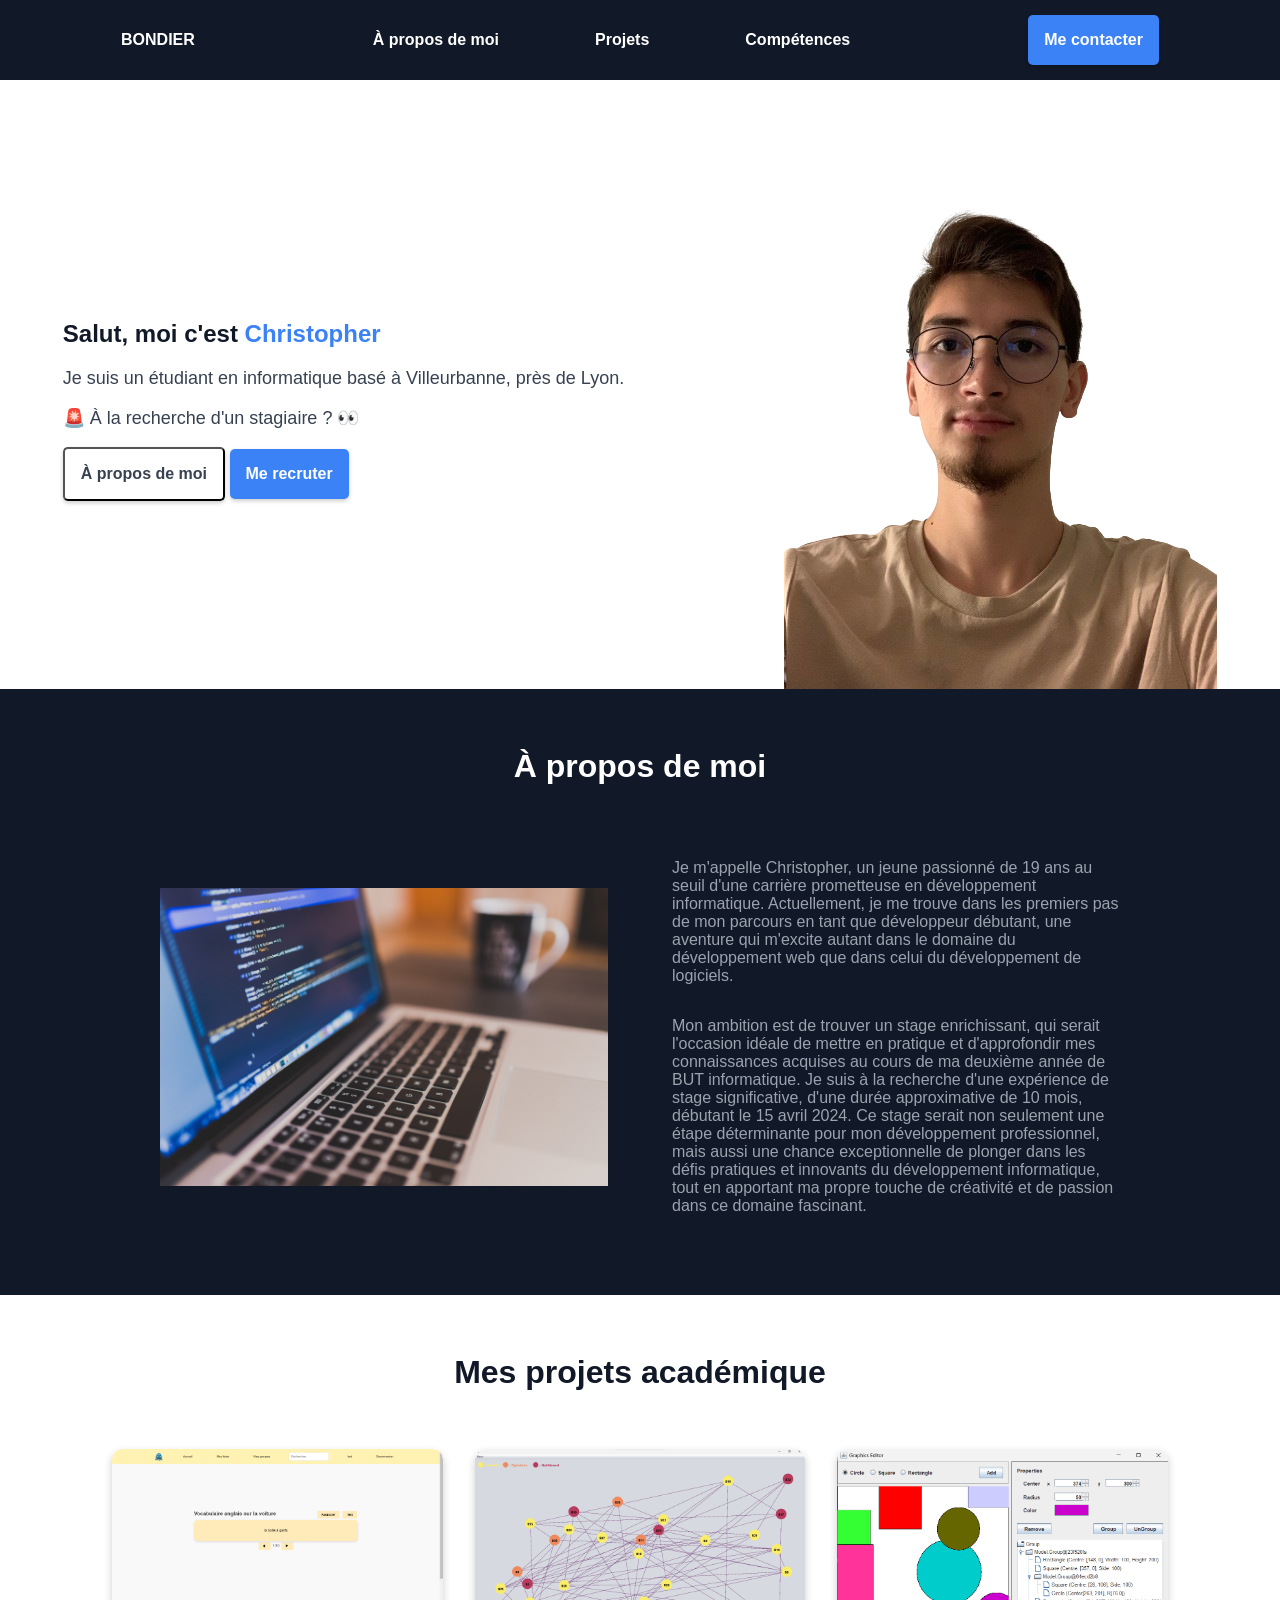
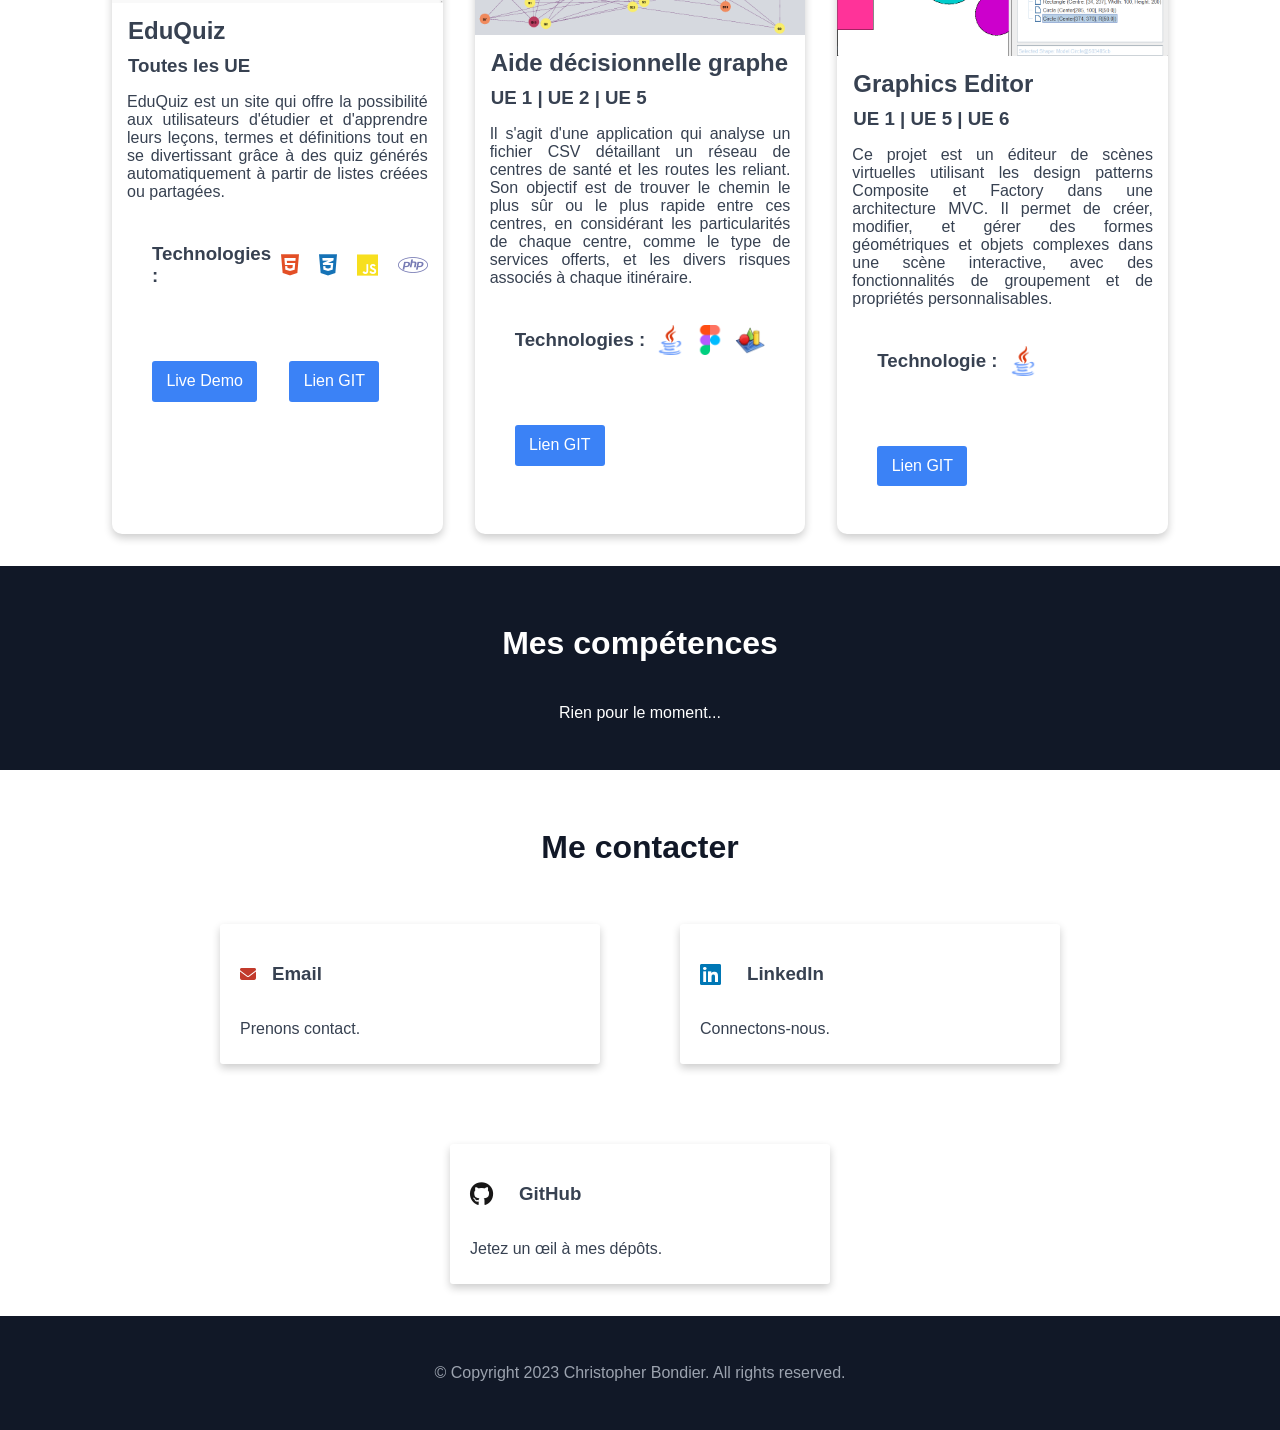
==== index.html @ 71b92d3c "rename files" ====
<!DOCTYPE html>
<html lang="en">
<head>
    <meta charset="UTF-8" />
    <link rel="icon" type="image/x-icon" href="logo.ico" />
    <meta name="viewport" content="width=device-width, initial-scale=1.0" />
    <link rel="stylesheet" href="style.css" />
    <link
            rel="stylesheet"
            type="text/css"
            href="https://cdnjs.cloudflare.com/ajax/libs/font-awesome/6.1.2/css/all.min.css"
    />
    <script src="index.js" defer></script>
    <title>Christopher BONDIER</title>
</head>
<body>
<div id="header" class="section">
    <div id="nom_header">
        <label>BONDIER</label>
    </div>
    <div id="lien_header">
        <label class="lien_a_propos">À propos de moi</label>
        <label class="lien_projets">Projets</label>
        <label class="lien_competences">Compétences</label>
    </div>
    <div id="bouton_header">
        <button class="lien_contact">Me contacter</button>
    </div>
    <div id="menu">
        <i class="fa-solid fa-bars" id="menu-open"></i>
        <div id="sidebar">
            <i class="fa-solid fa-xmark" id="menu-close"></i>
            <label class="lien_a_propos">À propos de moi</label>
            <label class="lien_projets">Projets</label>
            <label class="lien_competences">Compétences</label>
            <button class="lien_contact">Me contacter</button>
        </div>
    </div>
</div>

<div id="presentation" class="section">
    <div class="presentation_partie part_gauche">
        <div>
            <h2>Salut, moi c'est <span class="blue">Christopher</span></h2>
        </div>
        <div>
            <p>
                Je suis un étudiant en informatique basé à Villeurbanne, près de
                Lyon.
            </p>
            <p>&#128680; À la recherche d'un stagiaire ? &#128064;</p>
        </div>
        <div>
            <button id="bouton_presentation" class="lien_a_propos">
                À propos de moi
            </button>
            <button id="me_recruter" class="lien_linkedin">Me recruter</button>
        </div>
    </div>
    <img src="img/moi.png" alt="image de moi" id="presentation_img" />
</div>

<div id="a_propos" class="section">
    <h2 class="titre_section">À propos de moi</h2>
    <div id="a_propos_bas">
        <div>
            <img
                    alt="photo d'un ordinateur"
                    src="img/coding-924920_1920.jpg"
                    id="a_propos_img"
            />
        </div>
        <div id="a_propos_txt">
            <p>
                Je m'appelle Christopher, un jeune passionné de 19 ans au seuil
                d'une carrière prometteuse en développement informatique.
                Actuellement, je me trouve dans les premiers pas de mon parcours en
                tant que développeur débutant, une aventure qui m'excite autant dans
                le domaine du développement web que dans celui du développement de
                logiciels.
            </p>
            <p>
                Mon ambition est de trouver un stage enrichissant, qui serait
                l'occasion idéale de mettre en pratique et d'approfondir mes
                connaissances acquises au cours de ma deuxième année de BUT
                informatique. Je suis à la recherche d'une expérience de stage
                significative, d'une durée approximative de 10 mois, débutant le 15
                avril 2024. Ce stage serait non seulement une étape déterminante
                pour mon développement professionnel, mais aussi une chance
                exceptionnelle de plonger dans les défis pratiques et innovants du
                développement informatique, tout en apportant ma propre touche de
                créativité et de passion dans ce domaine fascinant.
            </p>
        </div>
    </div>
</div>

<div id="projets" class="section">
    <h2 class="titre_section">Mes projets académique</h2>
    <div id="projet_container">
        <div class="projet">
            <img alt="img du projet" src="img/eduquiz.png" class="projet_img" />
            <h2>EduQuiz</h2>
            <h3>Toutes les UE</h3>
            <p>
                EduQuiz est un site qui offre la possibilité aux utilisateurs
                d'étudier et d'apprendre leurs leçons, termes et définitions tout en
                se divertissant grâce à des quiz générés automatiquement à partir de
                listes créées ou partagées.
            </p>
            <div class="projet_techno">
                <h3>Technologies :</h3>
                <i class="fa-brands fa-html5 html-icon"></i>
                <i class="fa-brands fa-css3-alt css-icon"></i>
                <i class="fa-brands fa-js js-icon"></i>
                <i class="fa-brands fa-php php-icon"></i>
            </div>
            <div class="projet_a">
                <a href="https://eduquiz.fun" target="_blank">Live Demo</a>
                <a
                        href="https://forge.univ-lyon1.fr/p2200790/sae_s3"
                        target="_blank"
                >
                    Lien GIT</a
                >
            </div>
        </div>

        <div class="projet">
            <img alt="img du projet" src="img/graphe.png" class="projet_img" />
            <h2>Aide décisionnelle graphe</h2>
            <h3>UE 1 | UE 2 | UE 5</h3>
            <p>
                Il s'agit d'une application qui analyse un fichier CSV détaillant un
                réseau de centres de santé et les routes les reliant. Son objectif
                est de trouver le chemin le plus sûr ou le plus rapide entre ces
                centres, en considérant les particularités de chaque centre, comme
                le type de services offerts, et les divers risques associés à chaque
                itinéraire.
            </p>
            <div class="projet_techno">
                <h3>Technologies :</h3>
                <img src="img/java.png" class="img_icone" alt="icone java" />
                <img src="img/figma.png" class="img_icone" alt="icone figma" />
                <img
                        src="img/poweramc.png"
                        class="img_icone"
                        alt="icone power amc"
                />
            </div>
            <div class="projet_a">
                <a
                        href="https://github.com/Nuggets871/SAE-BUT-1---Centre-de-sant-"
                        target="_blank"
                >
                    Lien GIT</a
                >
            </div>
        </div>

        <div class="projet">
            <img
                    alt="img du projet"
                    src="img/shape_editor.png"
                    class="projet_img"
            />
            <h2>Graphics Editor</h2>
            <h3>UE 1 | UE 5 | UE 6</h3>
            <p>
                Ce projet est un éditeur de scènes virtuelles utilisant les design
                patterns Composite et Factory dans une architecture MVC. Il permet
                de créer, modifier, et gérer des formes géométriques et objets
                complexes dans une scène interactive, avec des fonctionnalités de
                groupement et de propriétés personnalisables.
            </p>
            <div class="projet_techno">
                <h3>Technologie :</h3>
                <img src="img/java.png" class="img_icone" alt="icone java" />
            </div>
            <div class="projet_a">
                <a
                        href="https://github.com/Nuggets871/TP4-Virtual-world"
                        target="_blank"
                >
                    Lien GIT</a
                >
            </div>
        </div>
    </div>
</div>

<div id="competences" class="section">
    <h2 class="titre_section">Mes compétences</h2>
    <p>Rien pour le moment...</p>
</div>

<div id="contact" class="section">
    <h2 class="titre_section">Me contacter</h2>
    <div class="contact_container">
        <div class="un_contact lien_email">
            <div>
                <i class="fa-solid fa-envelope email-icon"></i>
                <h3>Email</h3>
            </div>
            <p>Prenons contact.</p>
        </div>

        <div class="un_contact lien_linkedin">
            <div>
                <i class="fa-brands fa-linkedin linkedin-icon"></i>
                <h3>LinkedIn</h3>
            </div>
            <p>Connectons-nous.</p>
        </div>

        <div class="un_contact lien_github">
            <div>
                <i class="fa-brands fa-github github-icon"></i>
                <h3>GitHub</h3>
            </div>
            <p>Jetez un œil à mes dépôts.</p>
        </div>
    </div>
</div>

<div class="section" id="footer">
    <p>© Copyright 2023 Christopher Bondier. All rights reserved.</p>
</div>
</body>
</html>
---- style.css ----
:root {
  --color-white: #ffff;
  --color-dark-blue: #111827;
  --color-blue: #1d4ed8;
  --color-light-blue: #3b82f6;
  --color-grey: rgb(156 163 175);
  --color-dark-grey: rgb(55 65 81);
}

html,
body {
  scroll-behavior: smooth;
}

body {
  padding: 0;
  margin: 0;
  font-family: "ui-sans-serif", sans-serif;
  width: 100%;
}

*,
*::before,
*::after {
  box-sizing: border-box;
}

.section:nth-child(odd) {
  background-color: var(--color-dark-blue);
  color: var(--color-white);
}

.section:nth-child(even) {
  background-color: var(--color-white);
  color: var(--color-dark-blue);
}

.section {
  padding: 2rem;
}

#header {
  display: flex;
  flex-direction: row;
  align-items: center;
  justify-content: space-around;
  height: 5rem;
  font-weight: bold;
}

#menu-close:hover,
#sidebar > label:hover,
#header > div > label:hover {
  cursor: pointer;
  color: var(--color-light-blue);
}

#sidebar > button,
#me_recruter,
#bouton_header > button {
  background-color: var(--color-light-blue);
  border-radius: 5px;
  padding: 1rem;
  color: var(--color-white);
  border: none;
  font-size: 1rem;
  transition: background-color 0.3s, box-shadow 0.3s;
  box-shadow: 0 2px 4px rgba(0, 0, 0, 0.2);
  font-weight: bold;
}

#sidebar > button:hover,
#me_recruter:hover,
#bouton_header > button:hover {
  background-color: var(--color-blue);
  box-shadow: 0 4px 8px rgba(0, 0, 0, 0.3);
  cursor: pointer;
}

#bouton_presentation {
  background-color: var(--color-white);
  border-radius: 5px;
  padding: 1rem;
  color: var(--color-dark-grey);
  font-size: 1rem;
  transition: background-color 0.3s, box-shadow 0.3s;
  box-shadow: 0 2px 4px rgba(0, 0, 0, 0.2);
  font-weight: bold;
}

#bouton_presentation:hover {
  background-color: var(--color-dark-blue);
  box-shadow: 0 4px 8px rgba(0, 0, 0, 0.3);
  cursor: pointer;
  color: var(--color-white);
}

#lien_header {
  gap: 6rem;
  display: flex;
  justify-content: space-between;
}

.blue {
  color: var(--color-light-blue);
}

.titre_section {
  font-size: bold;
  font-size: 2rem;
}

#presentation {
  display: flex;
  flex-direction: row;
  align-items: center;
  justify-content: center;
  padding-bottom: 0;
  gap: 10rem;
}

.presentation_partie {
  gap: 3rem;
}

.presentation_partie > div > p {
  color: var(--color-dark-grey);
  font-size: 1.125rem;
}

.part_droite {
  margin-top: auto;
}

#a_propos {
  display: flex;
  flex-direction: column;
  align-items: center;
  justify-content: center;
}

#a_propos > div {
  display: grid;
  grid-template-columns: 1fr 1fr;
  max-width: 64rem;
}

#a_propos_txt {
  display: flex;
  flex-direction: column;
  padding: 2rem;
  margin-right: auto;
  text-justify: auto;
  color: var(--color-grey);
}

#a_propos_img {
  width: 100%;
  display: flex;
  padding: 2rem;
  margin-left: auto;
}

#a_propos_bas {
  display: flex;
  align-items: center;
  justify-content: center;
}

#menu {
  display: none;
}

#sidebar {
  position: fixed;
  top: 0;
  right: -100%;
  width: 75%;
  height: 100%;
  background: var(--color-dark-blue);
  z-index: 1000;
  transition: right 0.3s ease;
  display: flex;
  flex-direction: column;
  align-items: center;
  padding: 20px;
}

#menu-open {
  cursor: pointer;
}

#menu-close {
  cursor: pointer;
  align-self: flex-end;
}

/* PROJETS */

#projets {
  display: flex;
  flex-direction: column;
  align-items: center;
  justify-content: center;
  gap: 2rem;
}

#projet_container {
  display: grid;
  grid-template-columns: 1fr 1fr 1fr;
  gap: 2rem;
  padding-left: 5rem;
  padding-right: 5rem;
}

.projet {
  background-color: var(--color-dark-blue);
  color: var(--color-white);
  border-radius: 10px;
}

.projet_img {
  width: 100%;
}

.projet {
  background-color: var(--color-white);
  color: var(--color-dark-grey);
  border-radius: 10px;
  box-shadow: 0 4px 8px rgba(0, 0, 0, 0.2);
  overflow: hidden;
  transition: transform 0.3s ease, box-shadow 0.3s ease;
}

.projet:hover {
  transform: translateY(-5px);
  box-shadow: 0 6px 12px rgba(0, 0, 0, 0.3);
}

.projet_img {
  width: 100%;
  border-top-left-radius: 10px;
  border-top-right-radius: 10px;
  height: auto;
}

.projet h1,
.projet h2,
.projet h3 {
  margin: 10px 0;
  padding-left: 1rem;
}

.projet p {
  padding: 0 15px;
  text-align: justify;
}

.projet div {
  padding: 1rem 1.5rem;
  margin-bottom: 1rem;
}

.projet a {
  text-decoration: none;
  margin: 1rem;
  padding: 0.7rem 0.9rem;
  background-color: var(--color-light-blue);
  color: var(--color-white);
  border: none;
  border-radius: 3px;
  cursor: pointer;
  transition: background-color 0.3s ease;
}

.projet_a {
  display: flex;
}

.projet a:hover {
  background-color: var(--color-blue);
}

.projet_techno {
  display: flex;
  align-items: center;
  gap: 10px;
}

.projet_techno > h3 {
  font-weight: bold;
}

.fa-brands {
  font-size: 1.5rem;
  margin-right: 10px;
  color: var(--color-dark-blue);
}

#contact {
  display: flex;
  flex-direction: column;
  align-items: center;
  justify-content: center;
  gap: 2rem;
}

.contact_container {
  display: flex;
  flex-wrap: wrap;
  flex-direction: row;
  justify-content: center;
  align-items: center;
  gap: 5rem;
}

.un_contact {
  position: relative;
  overflow: hidden;
  padding: 1.25rem;
  width: 380px;
  height: 140px;
  background-color: var(--color-white);
  color: var(--color-dark-grey);
  border-radius: 3px;
  box-shadow: 0 4px 8px rgba(0, 0, 0, 0.2);
  overflow: hidden;
  transition: transform 0.3s ease, box-shadow 0.3s ease;
  cursor: pointer;
}

.un_contact > div {
  display: flex;
  flex-direction: row;
  align-items: center;
  gap: 1rem;
}

#footer {
  display: flex;
  align-items: center;
  justify-content: center;
  color: var(--color-grey);
}
.un_contact:hover {
  transform: scale(1.05);
  box-shadow: 0 0 15px var(--color-light-blue);
}

#competences {
  display: flex;
  flex-direction: column;
  justify-content: center;
  align-items: center;
}
.img_icone {
  width: 30px;
  height: 30px;
  object-fit: cover;
}

@media screen and (max-width: 1024px) {
  #presentation {
    display: flex;
    flex-direction: column;
    gap: 2rem;
  }

  #a_propos > div {
    display: flex;
    flex-direction: column;
    align-items: center;
    justify-content: center;
  }

  #a_propos_img {
    margin-right: auto;
    margin-left: auto;
    width: 100%;
    display: flex;
    align-self: center;
  }

  #a_propos_txt {
    width: 100%;
  }

  #lien_header,
  #bouton_header {
    display: none;
  }

  #header {
    justify-content: space-between;
  }
  #menu {
    display: block;
  }

  #presentation_img {
    width: 80%;
  }

  #sidebar {
    display: flex;
    flex-direction: column;
    gap: 2rem;
  }

  #projet_container {
    display: flex;
    flex-direction: column;
    padding-left: 0;
    padding-right: 0;
  }

  .contact_container {
    flex-direction: column;
    gap: 2rem;
  }
}

/*  ------------  Couleur icone ------------ */

.html-icon {
  color: #e34f26;
}

.css-icon {
  color: #1572b6;
}

.js-icon {
  color: #f7df1e;
}

.email-icon {
  color: #c23a2b;
}

.linkedin-icon {
  color: #0077b5;
}

.github-icon {
  color: #181717;
}

.java-icon {
  color: #f89820;
}

.figma-icon {
  color: #f24e1e;
}

.php-icon {
  color: #777bb4;
}
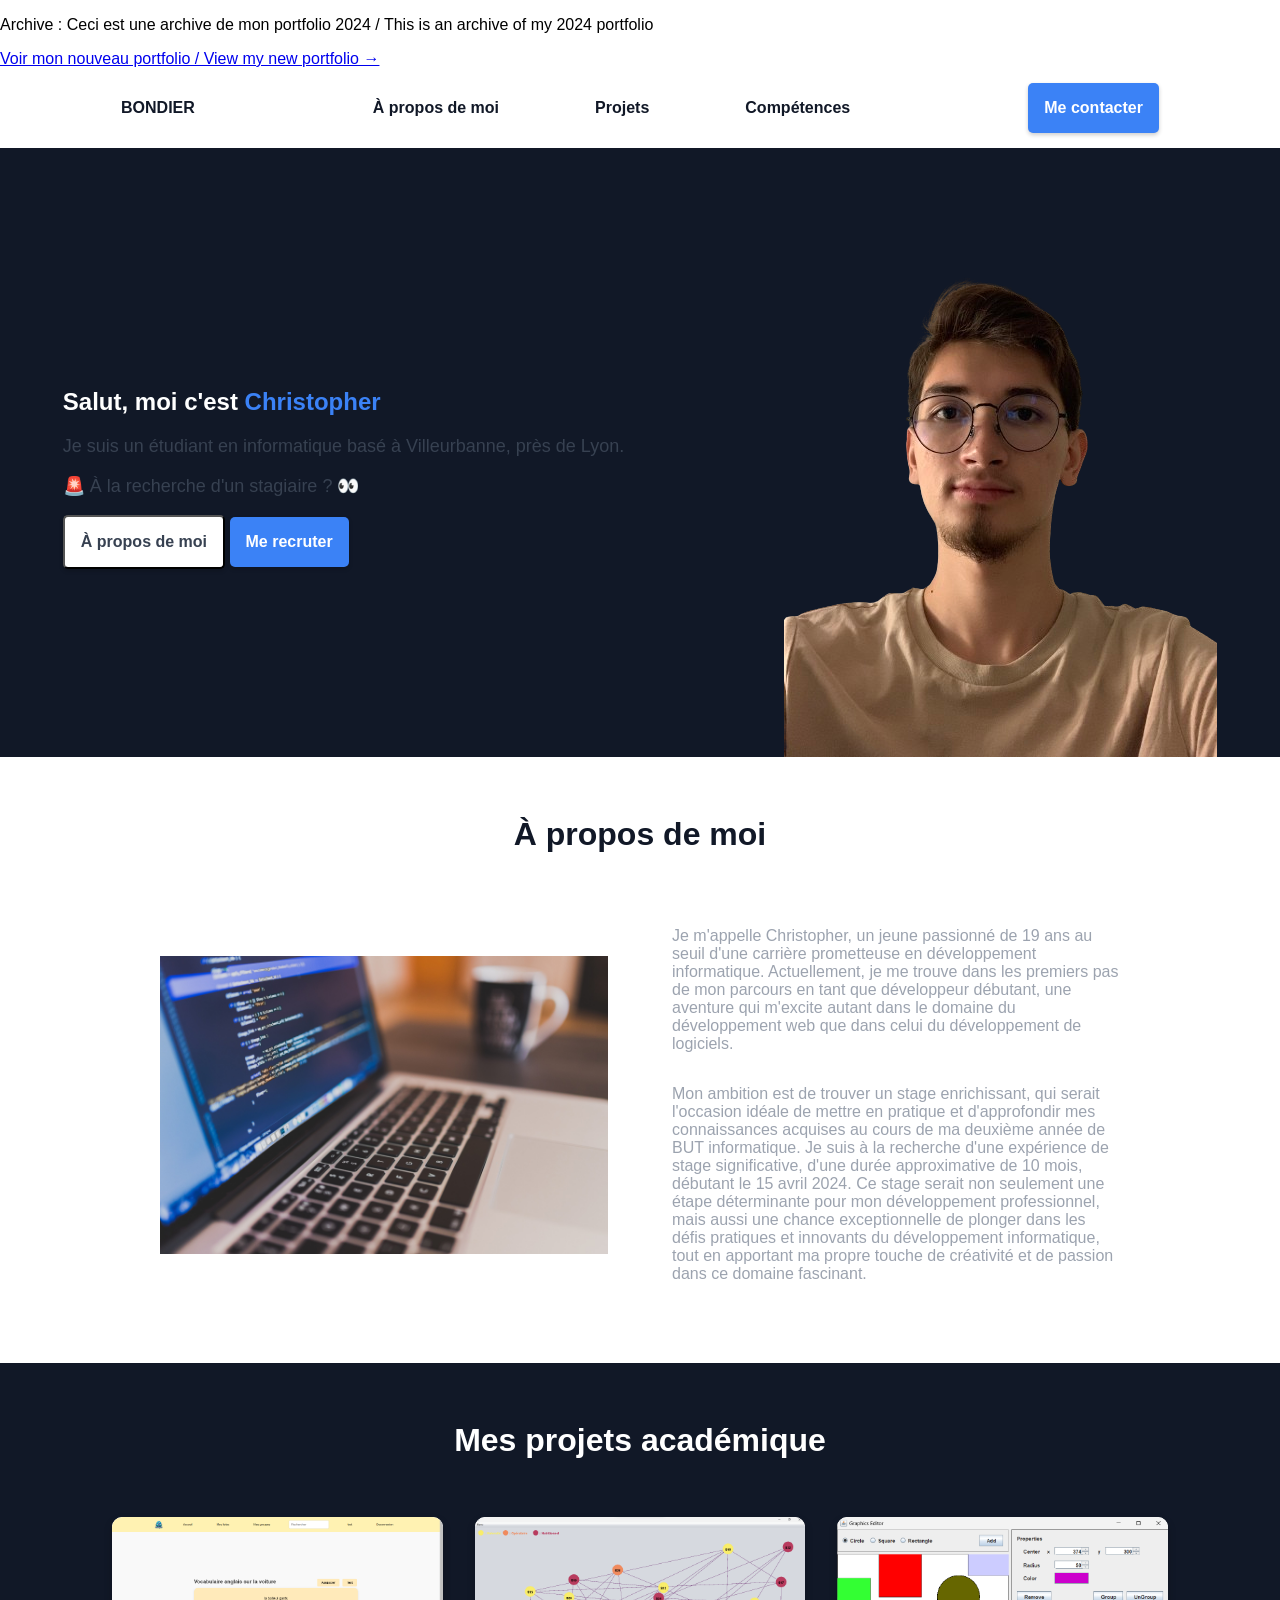
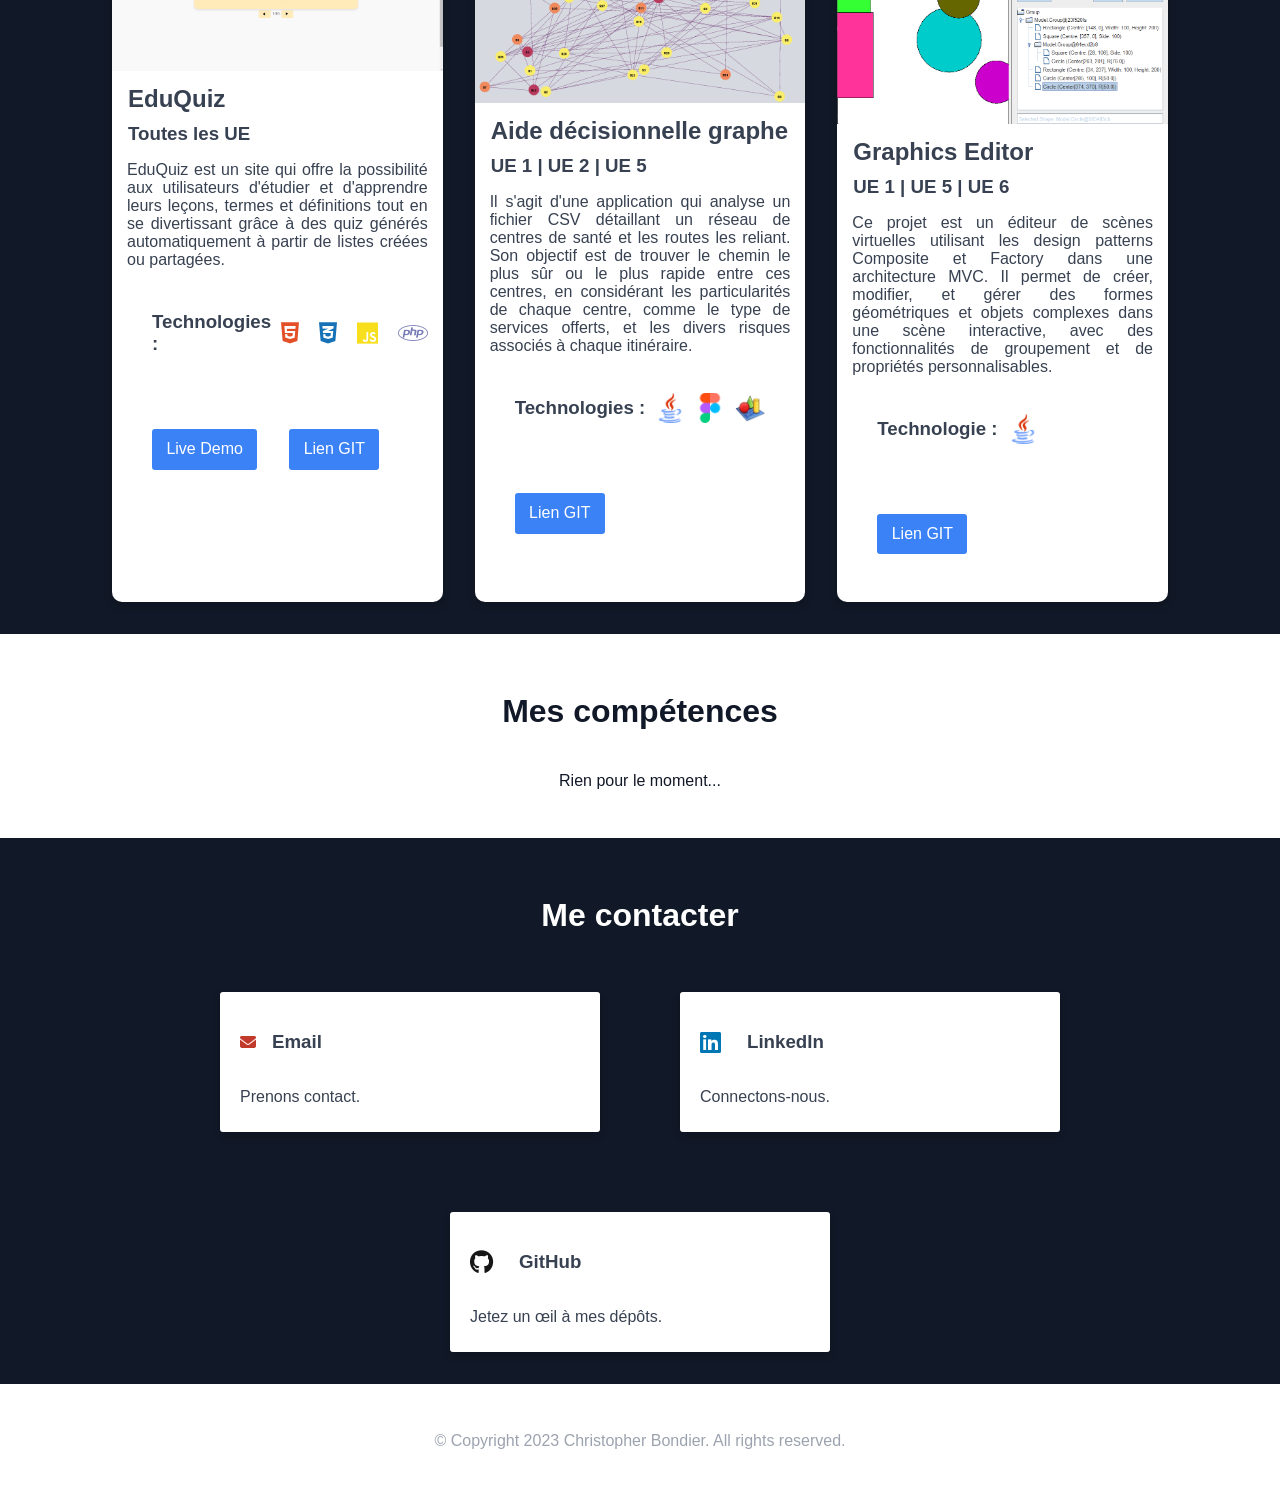
==== commit 1f40cec1: "Mark portfolio as archive and link to new site" ====
--- a/index.html
+++ b/index.html
@@ -4,6 +4,13 @@
     <meta charset="UTF-8" />
     <link rel="icon" type="image/x-icon" href="logo.ico" />
     <meta name="viewport" content="width=device-width, initial-scale=1.0" />
+    <meta name="description" content="Archive du portfolio 2024 de Christopher Bondier, étudiant en informatique. Rendez-vous sur christopher-bondier.com pour le nouveau portfolio." />
+    <meta name="robots" content="noindex, follow" />
+    <link rel="canonical" href="https://christopher-bondier.com/" />
+    <meta property="og:title" content="Christopher Bondier — Portfolio 2024 (Archive)" />
+    <meta property="og:description" content="Archive du portfolio 2024 de Christopher Bondier. Découvrez le nouveau portfolio sur christopher-bondier.com." />
+    <meta property="og:type" content="website" />
+    <meta property="og:url" content="https://christopher-bondier.com/" />
     <link rel="stylesheet" href="style.css" />
     <link
             rel="stylesheet"
@@ -11,9 +18,13 @@
             href="https://cdnjs.cloudflare.com/ajax/libs/font-awesome/6.1.2/css/all.min.css"
     />
     <script src="index.js" defer></script>
-    <title>Christopher BONDIER</title>
+    <title>Christopher BONDIER — Portfolio 2024 (Archive)</title>
 </head>
 <body>
+<div id="archive-banner">
+    <p>Archive : Ceci est une archive de mon portfolio 2024 / This is an archive of my 2024 portfolio</p>
+    <a href="https://christopher-bondier.com/" target="_blank" rel="noopener">Voir mon nouveau portfolio / View my new portfolio →</a>
+</div>
 <div id="header" class="section">
     <div id="nom_header">
         <label>BONDIER</label>
--- a/style.css
+++ b/style.css
@@ -390,7 +390,39 @@
     display: none;
   }
 
-  #header {
+#archive-banner {
+  background-color: var(--color-light-blue);
+  color: var(--color-white);
+  text-align: center;
+  padding: 1.25rem 1rem;
+}
+
+#archive-banner p {
+  margin: 0 0 0.75rem;
+  font-size: 1.25rem;
+  font-weight: bold;
+}
+
+#archive-banner a {
+  display: inline-block;
+  background-color: var(--color-white);
+  color: var(--color-blue);
+  text-decoration: none;
+  font-weight: bold;
+  font-size: 1rem;
+  padding: 0.7rem 1.5rem;
+  border-radius: 5px;
+  transition: background-color 0.3s, box-shadow 0.3s;
+  box-shadow: 0 2px 4px rgba(0, 0, 0, 0.2);
+}
+
+#archive-banner a:hover {
+  background-color: var(--color-blue);
+  color: var(--color-white);
+  box-shadow: 0 4px 8px rgba(0, 0, 0, 0.3);
+}
+
+#header {
     justify-content: space-between;
   }
   #menu {
